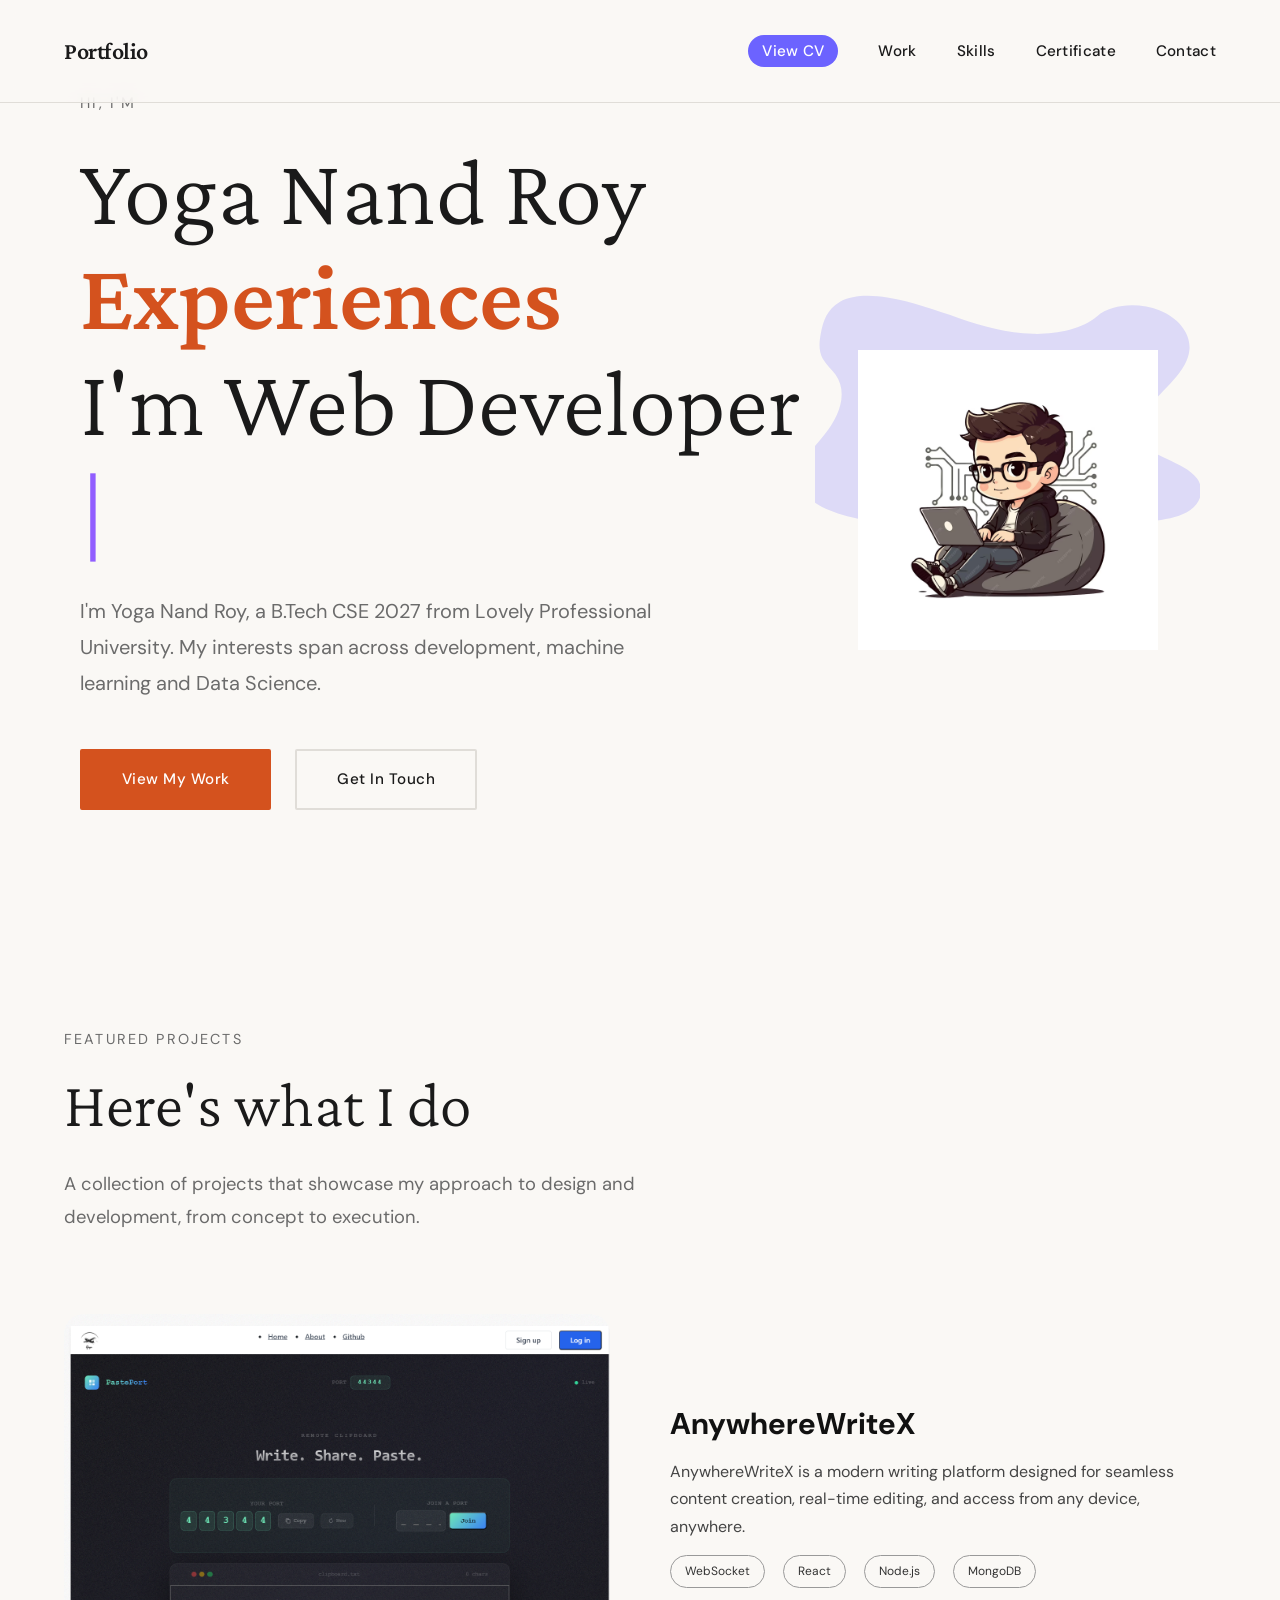
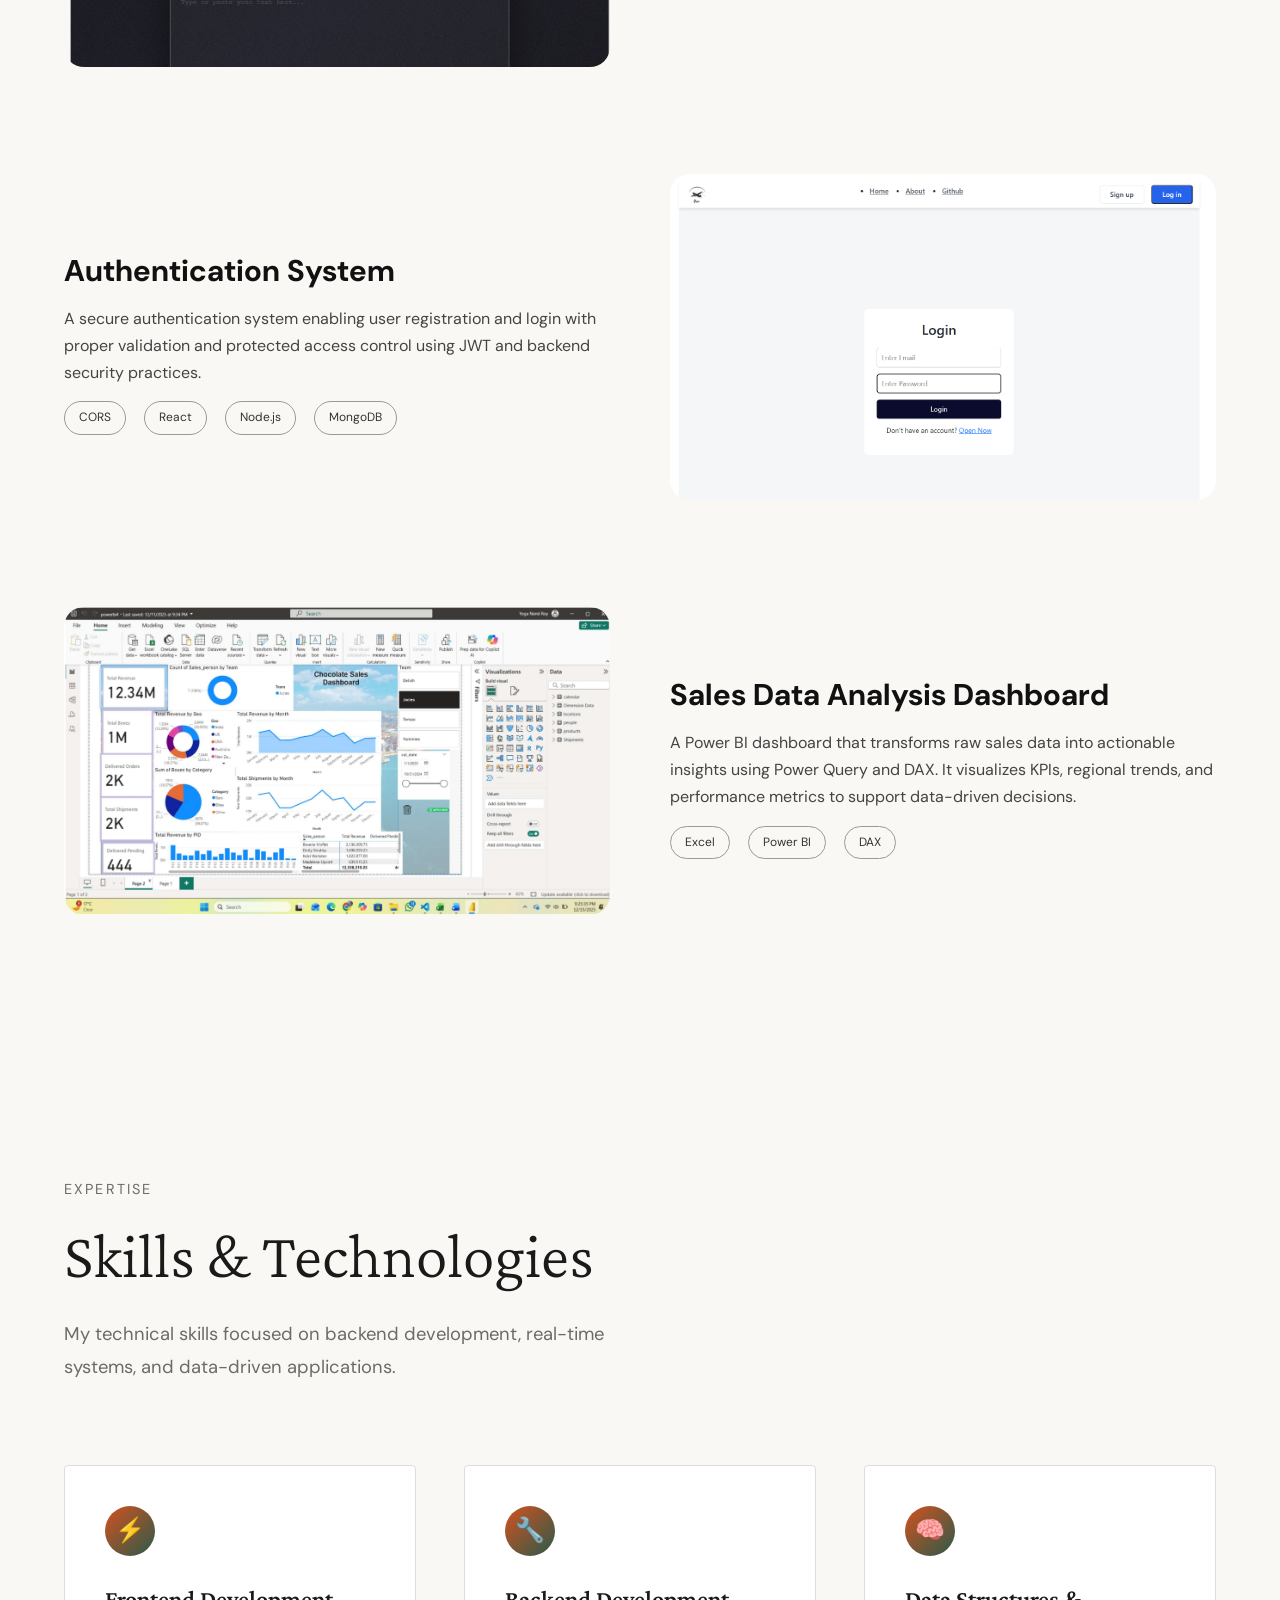
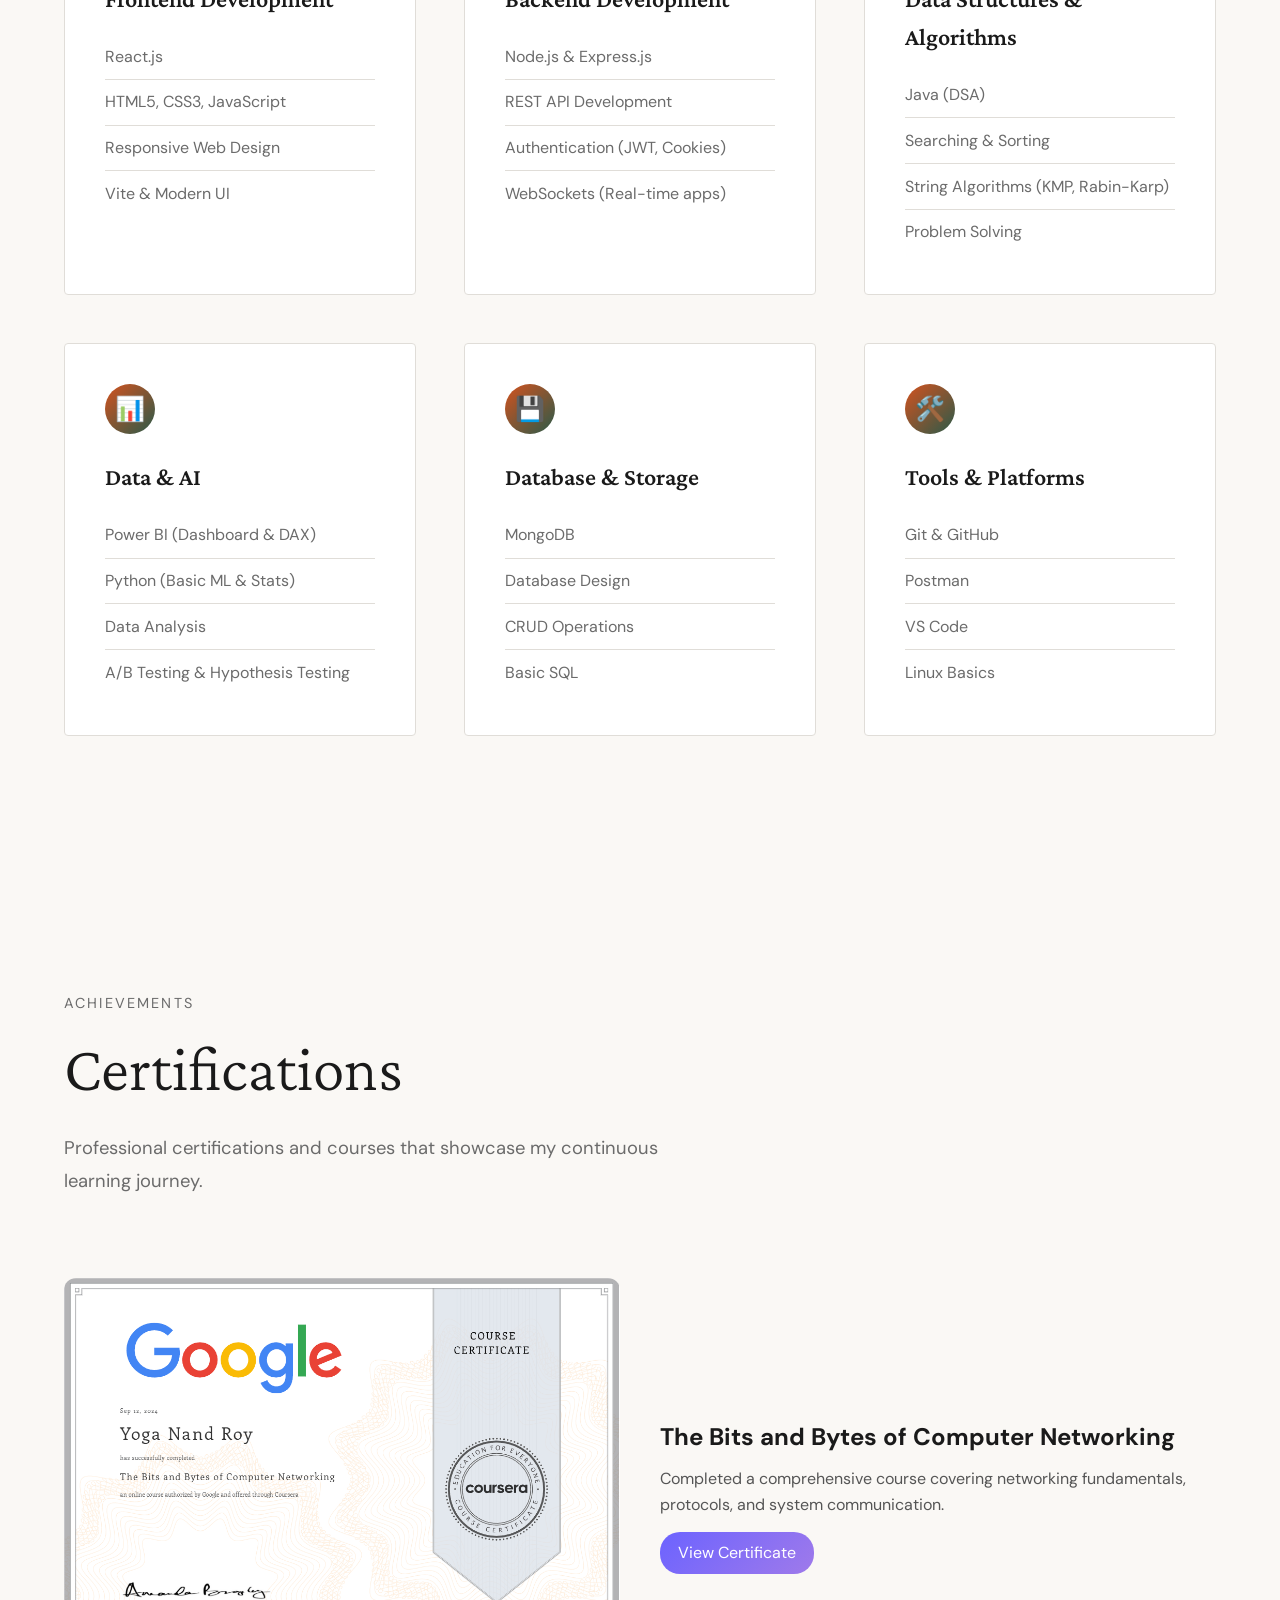
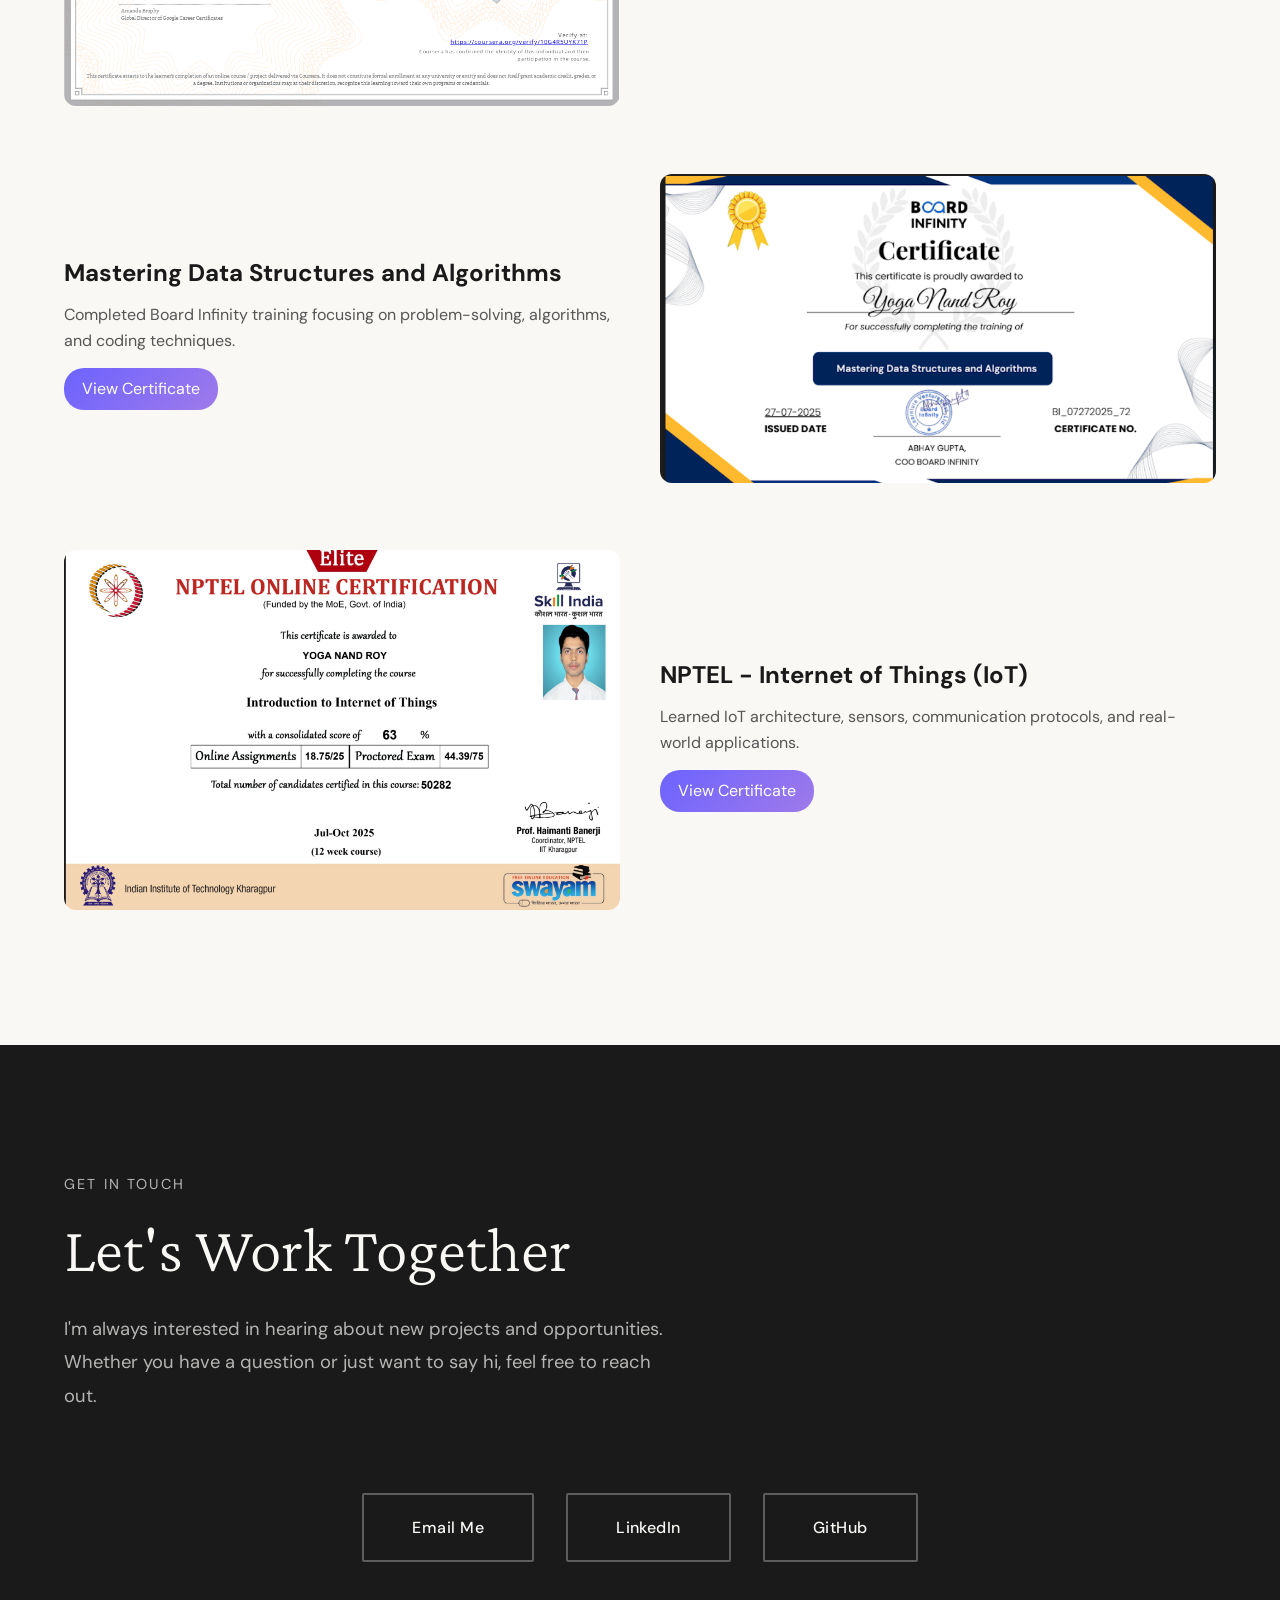
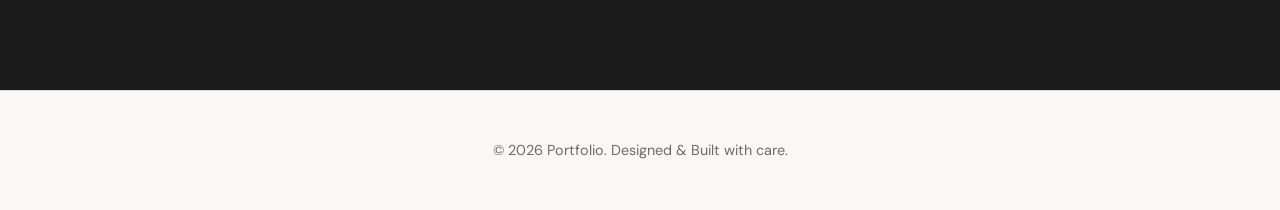
==== index.html @ 146df1bf "name change" ====
<!DOCTYPE html>
<html lang="en">
<head>
    <meta charset="UTF-8">
    <meta name="viewport" content="width=device-width, initial-scale=1.0">
    <title>Portfolio | Creative Developer</title>
    <link href="https://fonts.googleapis.com/css2?family=Crimson+Pro:wght@300;400;600&family=DM+Sans:wght@400;500;700&display=swap" rel="stylesheet">
    <link href="stypel.css" rel="stylesheet">
</head>
<body>
    <!-- Navigation -->
    <nav>
        <div class="logo">Portfolio</div>
        <ul class="nav-links">
            <li>
        <a href="https://drive.google.com/file/d/1c65ULlgdP-q9ooK_f2BLRLWE5Is6tICD/view?usp=sharing" 
           target="_blank" 
           class="cv-btn">
           View CV
        </a>
    </li>
            <li><a href="#work">Work</a></li>
            <li><a href="#skills">Skills</a></li>
            <li><a href="#certifications">Certificate</a></li>
            <li><a href="#contact">Contact</a></li>
        </ul>
    </nav>

    <!-- Hero Section -->
    <section class="hero">
        <div class="hero-content">
            <div class="hero-eyebrow">Hi, I'm</div>
            <h1 class="hero-title">
                Yoga Nand Roy
                <strong>Experiences</strong>
                <p class="text-[#dfd9ff] font-medium lg:text-[30px] sm:text-[26px] xs:text-[20px] text-[16px] lg:leading-10 h-8 mt-2 text-white-100 max-w-lg">I'm Web Developer <span class="styles-module_blinkingCursor__yugAC styles-module_blinking__9VXRT" style="color: rgb(145, 94, 255);">|</span></p>
            </h1>
            <p class="hero-description">
                I'm Yoga Nand Roy, a B.Tech CSE 2027  from Lovely Professional University. My interests span across development, machine learning and Data Science.
            </p>
            <div class="hero-cta">
                <a href="#work" class="btn btn-primary">View My Work</a>
                <a href="#contact" class="btn btn-secondary">Get In Touch</a>
            </div>
            
        </div>
        <div class="hero-right">

    <!-- SVG BACKGROUND -->
    <svg class="hero-blob" viewBox="80 -10 100.1879 500">
        <path fill="#6c63ff" opacity="0.2"
        d="M 162,94.8 C 129.81195,93.8403 99.15574,84.930003 69.877152,75.179436 40.59857,65.42887 11.608446,54.624763 -19.808717,49.459437 c -20.207038,-3.3227 -43.313601,-3.791886 -59.59661,5.498023 -15.666306,8.957214 -20.729253,24.376417 -23.454693,38.69517 -2.04408,10.7785 -3.25262,22.11579 2.36238,32.20332 3.894189,7.00368 10.812228,12.88984 15.596681,19.59923 16.641093,23.33993 4.878933,52.12244 -13.159698,74.91214 -8.454833,10.68896 -18.272383,20.90016 -24.802493,32.27157 -6.53012,11.3714 -9.54899,24.41907 -3.83949,36.02932 5.66474,11.51642 19.15765,20.14948 33.769589,26.22758 29.686403,12.3439 64.65459,15.87985 98.7822629,17.88031 75.5066201,4.43168 151.4210581,2.51228 227.1265981,0.59287 28.02032,-0.71231 56.15998,-1.43315 83.72273,-5.14826 15.30822,-2.06443 31.11377,-5.3402 42.22441,-13.22255 14.10463,-10.03634 17.60095,-27.03373 8.15146,-39.61648 -15.8553,-21.10917 -59.68116,-26.35553 -70.77689,-49.00875 -6.1024,-12.46759 0.16413,-26.3598 9.02677,-37.92314 19.01841,-24.81147 50.89312,-46.57324 52.57414,-74.93347 C 359.05227,94.04077 343.72913,74.535369 320.0357,65.31797 295.1984,55.656976 260.76237,56.872597 242.4502,72.863357 223.57106,89.31051 190.41817,95.64454 162,94.8 Z"/>
    </svg>

    <!-- IMAGE -->
    <img src="software-developer-vector-illustration-communication-technology-cyber-security_1249867-5444.avif" 
         alt="Developer Illustration"
         class="hero-image">

</div>

    </div>
    </section>

    <!-- Projects Section -->
    <section id="work">
    <div class="section-header reveal">
        <div class="section-eyebrow">Featured Projects</div>
        <h2 class="section-title">Here's what I do</h2>
        <p class="section-description">
            A collection of projects that showcase my approach to design and development,
            from concept to execution.
        </p>
    </div>

    <div class="projects-list">

        <!-- PROJECT 1 -->
        <article class="project-item reveal">
            <div class="project-left">
                <img src="AnywhereWriteX.png" alt="AnywhereWriteX">
            </div>

            <div class="project-right">
                <h3>
                    <a href="https://github.com/Yoganand2004/websocketServer/tree/main/CreateRouter" target="_blank">
                        AnywhereWriteX
                    </a>
                </h3>

                <p>
                    AnywhereWriteX is a modern writing platform designed for seamless content creation,
                    real-time editing, and access from any device, anywhere.
                </p>

                <div class="project-tags">
                    <span>WebSocket</span>
                    <span>React</span>
                    <span>Node.js</span>
                    <span>MongoDB</span>
                </div>
            </div>
        </article>

        <!-- PROJECT 2 -->
        <article class="project-item reveal">
            <div class="project-left">
                <img src="auth.png" alt="Authentication Project">
            </div>

            <div class="project-right">
                <h3>
                    <a href="https://github.com/Yoganand2004/auth-service" target="_blank">
                        Authentication System
                    </a>
                </h3>

                <p >
                    A secure authentication system enabling user registration and login with proper validation
                    and protected access control using JWT and backend security practices.
                </p>

                <div class="project-tags">
                    <span>CORS</span>
                    <span>React</span>
                    <span>Node.js</span>
                    <span>MongoDB</span>
                </div>
            </div>
        </article>

        <!-- PROJECT 3 -->
        <article class="project-item reveal">
            <div class="project-left">
                <img src="powerbi.png" alt="Power BI Dashboard">
            </div>

            <div class="project-right">
                <h3>
                    <a href="YOUR_LINK_HERE" target="_blank">
                        Sales Data Analysis Dashboard
                    </a>
                </h3>

                <p>
                    A Power BI dashboard that transforms raw sales data into actionable insights using Power Query and DAX.
                    It visualizes KPIs, regional trends, and performance metrics to support data-driven decisions.
                </p>

                <div class="project-tags">
                    <span>Excel</span>
                    <span>Power BI</span>
                    <span>DAX</span>
                </div>
            </div>
        </article>

    </div>
</section>

    <!-- Skills Section -->
    <section id="skills">
    <div class="section-header reveal">
        <div class="section-eyebrow">Expertise</div>
        <h2 class="section-title">Skills & Technologies</h2>
        <p class="section-description">
            My technical skills focused on backend development, real-time systems, 
            and data-driven applications.
        </p>
    </div>

    <div class="skills-container">

        <!-- FRONTEND -->
        <div class="skill-category reveal">
            <div class="skill-icon">⚡</div>
            <h3>Frontend Development</h3>
            <ul class="skill-list">
                <li>React.js</li>
                <li>HTML5, CSS3, JavaScript</li>
                <li>Responsive Web Design</li>
                <li>Vite & Modern UI</li>
            </ul>
        </div>

        <!-- BACKEND -->
        <div class="skill-category reveal">
            <div class="skill-icon">🔧</div>
            <h3>Backend Development</h3>
            <ul class="skill-list">
                <li>Node.js & Express.js</li>
                <li>REST API Development</li>
                <li>Authentication (JWT, Cookies)</li>
                <li>WebSockets (Real-time apps)</li>
            </ul>
        </div>

        <!-- DSA -->
        <div class="skill-category reveal">
            <div class="skill-icon">🧠</div>
            <h3>Data Structures & Algorithms</h3>
            <ul class="skill-list">
                <li>Java (DSA)</li>
                <li>Searching & Sorting</li>
                <li>String Algorithms (KMP, Rabin-Karp)</li>
                <li>Problem Solving</li>
            </ul>
        </div>

        <!-- DATA / AI -->
        <div class="skill-category reveal">
            <div class="skill-icon">📊</div>
            <h3>Data & AI</h3>
            <ul class="skill-list">
                <li>Power BI (Dashboard & DAX)</li>
                <li>Python (Basic ML & Stats)</li>
                <li>Data Analysis</li>
                <li>A/B Testing & Hypothesis Testing</li>
            </ul>
        </div>

        <!-- DATABASE -->
        <div class="skill-category reveal">
            <div class="skill-icon">💾</div>
            <h3>Database & Storage</h3>
            <ul class="skill-list">
                <li>MongoDB</li>
                <li>Database Design</li>
                <li>CRUD Operations</li>
                <li>Basic SQL</li>
            </ul>
        </div>

        <!-- TOOLS -->
        <div class="skill-category reveal">
            <div class="skill-icon">🛠️</div>
            <h3>Tools & Platforms</h3>
            <ul class="skill-list">
                <li>Git & GitHub</li>
                <li>Postman</li>
                <li>VS Code</li>
                <li>Linux Basics</li>
            </ul>
        </div>

    </div>
</section>
<section id="certifications">
    <div class="section-header reveal">
        <div class="section-eyebrow">Achievements</div>
        <h2 class="section-title">Certifications</h2>
        <p class="section-description">
            Professional certifications and courses that showcase my continuous learning journey.
        </p>
    </div>

    <div class="cert-container">

        <!-- CERT 1 -->
        <div class="cert-card reveal">
            <div class="cert-image">
                <img src="bits.png" alt="Networking Certificate">
            </div>
            <div class="cert-content">
                <h3>The Bits and Bytes of Computer Networking</h3>
                <p>Completed a comprehensive course covering networking fundamentals, protocols, and system communication.</p>
                <a href="https://coursera.org/share/16e34c3cd28b152997f1285ef2886604" 
                target="_blank" class="cert-btn">View Certificate</a>
            </div>
        </div>

        <!-- CERT 2 -->
        <div class="cert-card reveal">
            <div class="cert-image">
                <img src="master.png" alt="DSA Certificate">
            </div>
            <div class="cert-content">
                <h3>Mastering Data Structures and Algorithms</h3>
                <p>Completed Board Infinity training focusing on problem-solving, algorithms, and coding techniques.</p>
                <a href="https://drive.google.com/file/d/1ZG8F2X3Qoqvrb1mznPFVYGsYU-wWb5El/view?usp=drive_link" 
                target="_blank" class="cert-btn">View Certificate</a>
            </div>
        </div>

        <!-- CERT 3 -->
        <div class="cert-card reveal">
            <div class="cert-image">
                <img src="nptl.png" alt="IoT Certificate">
            </div>
            <div class="cert-content">
                <h3>NPTEL - Internet of Things (IoT)</h3>
                <p>Learned IoT architecture, sensors, communication protocols, and real-world applications.</p>
                <a href="https://drive.google.com/file/d/1wW7Jjyf4tNnWJHc309-7aLbHvmhHcIsD/view?usp=drive_link" target="_blank" class="cert-btn">View Certificate</a>
            </div>
        </div>

    </div>
</section>

    <!-- Contact Section -->
    <section id="contact">
        <div class="section-header reveal">
            <div class="section-eyebrow">Get In Touch</div>
            <h2 class="section-title">Let's Work Together</h2>
            <p class="section-description">
                I'm always interested in hearing about new projects and opportunities. 
                Whether you have a question or just want to say hi, feel free to reach out.
            </p>
        </div>

        <div class="contact-content reveal">
            <div class="contact-links">
                <a href="mailto:yoganand.4k@gmail.com" class="contact-link">Email Me</a>
                <a href="https://www.linkedin.com/in/yoga1" target="_blank" class="contact-link">LinkedIn</a> 


                <a href="https://github.com/Yoganand2004" target="_blank" class="contact-link">GitHub</a>
            </div>
        </div>
    </section>

    <!-- Footer -->
    <footer>
        <p>&copy; 2026 Portfolio. Designed & Built with care.</p>
    </footer>

    <script>
        // Smooth scrolling for navigation links
        document.querySelectorAll('a[href^="#"]').forEach(anchor => {
            anchor.addEventListener('click', function (e) {
                e.preventDefault();
                const target = document.querySelector(this.getAttribute('href'));
                if (target) {
                    target.scrollIntoView({
                        behavior: 'smooth',
                        block: 'start'
                    });
                }
            });
        });

        // Scroll reveal animation
        const revealElements = document.querySelectorAll('.reveal');
        
        const revealOnScroll = () => {
            const windowHeight = window.innerHeight;
            
            revealElements.forEach(element => {
                const elementTop = element.getBoundingClientRect().top;
                const revealPoint = 100;
                
                if (elementTop < windowHeight - revealPoint) {
                    element.classList.add('active');
                }
            });
        };

        window.addEventListener('scroll', revealOnScroll);
        revealOnScroll(); // Initial check

        // Parallax effect for project cards
        document.addEventListener('mousemove', (e) => {
            const cards = document.querySelectorAll('.project-card');
            const x = e.clientX / window.innerWidth;
            const y = e.clientY / window.innerHeight;
            
            cards.forEach((card, index) => {
                const speed = (index % 3 + 1) * 0.5;
                const xOffset = (x - 0.5) * speed;
                const yOffset = (y - 0.5) * speed;
                
                card.style.transform = `translate(${xOffset}px, ${yOffset}px)`;
            });
        });

        // Add active state to navigation on scroll
        const sections = document.querySelectorAll('section[id]');
        const navLinks = document.querySelectorAll('.nav-links a');

        window.addEventListener('scroll', () => {
            let current = '';
            
            sections.forEach(section => {
                const sectionTop = section.offsetTop;
                const sectionHeight = section.clientHeight;
                if (pageYOffset >= sectionTop - 200) {
                    current = section.getAttribute('id');
                }
            });

            navLinks.forEach(link => {
                link.style.color = '';
                if (link.getAttribute('href').slice(1) === current) {
                    link.style.color = 'var(--color-accent)';
                }
            });
        });
    </script>
</body>
</html>
---- stypel.css ----
:root {
            --color-bg: #faf8f5;
            --color-text: #1a1a1a;
            --color-accent: #d4521e;
            --color-secondary: #2a5a4a;
            --color-muted: #6b6b6b;
            --color-border: #e0ddd8;
            --font-serif: 'Crimson Pro', serif;
            --font-sans: 'DM Sans', sans-serif;
        }

        * {
            margin: 0;
            padding: 0;
            box-sizing: border-box;
        }

        body {
            font-family: var(--font-sans);
            background: var(--color-bg);
            color: var(--color-text);
            line-height: 1.6;
            overflow-x: hidden;
        }

        /* Navigation */
        nav {
            position: fixed;
            top: 0;
            left: 0;
            right: 0;
            padding: 2rem 4rem;
            display: flex;
            justify-content: space-between;
            align-items: center;
            z-index: 1000;
            backdrop-filter: blur(10px);
            background: rgba(250, 248, 245, 0.8);
            border-bottom: 1px solid var(--color-border);
            animation: slideDown 0.8s ease;
        }

        .logo {
            font-family: var(--font-serif);
            font-size: 1.5rem;
            font-weight: 600;
            letter-spacing: -0.02em;
        }

        .nav-links {
            display: flex;
            gap: 2.5rem;
            list-style: none;
        }

        .nav-links a {
            text-decoration: none;
            color: var(--color-text);
            font-size: 0.95rem;
            font-weight: 500;
            letter-spacing: 0.02em;
            position: relative;
            transition: color 0.3s ease;
        }

        .nav-links a::after {
            content: '';
            position: absolute;
            bottom: -4px;
            left: 0;
            width: 0;
            height: 1px;
            background: var(--color-accent);
            transition: width 0.3s ease;
        }

        .nav-links a:hover {
            color: var(--color-accent);
        }

        .nav-links a:hover::after {
            width: 100%;
        }

        /* Hero Section */
        .hero {
            min-height: 100vh;
            display: flex;
            align-items: center;
            padding: 0 4rem;
            padding-top: 5rem;
        }

        .hero-content {
            max-width: 800px;
        }

        .hero-eyebrow {
            font-size: 0.95rem;
            letter-spacing: 0.15em;
            text-transform: uppercase;
            color: var(--color-muted);
            margin-bottom: 1.5rem;
            opacity: 0;
            animation: fadeInUp 0.8s ease 0.2s forwards;
        }

        .hero-title {
            font-family: var(--font-serif);
            font-size: clamp(3rem, 8vw, 6rem);
            line-height: 1.1;
            font-weight: 300;
            margin-bottom: 2rem;
            opacity: 0;
            animation: fadeInUp 0.8s ease 0.4s forwards;
        }

        .hero-title strong {
            font-weight: 600;
            color: var(--color-accent);
            display: block;
        }

        .hero-description {
            font-size: 1.25rem;
            line-height: 1.8;
            color: var(--color-muted);
            max-width: 600px;
            margin-bottom: 3rem;
            opacity: 0;
            animation: fadeInUp 0.8s ease 0.6s forwards;
        }

        .hero-cta {
            display: flex;
            gap: 1.5rem;
            opacity: 0;
            animation: fadeInUp 0.8s ease 0.8s forwards;
        }

        .btn {
            padding: 1rem 2.5rem;
            text-decoration: none;
            font-weight: 500;
            font-size: 0.95rem;
            letter-spacing: 0.03em;
            border-radius: 2px;
            transition: all 0.3s ease;
            display: inline-block;
        }

        .btn-primary {
            background: var(--color-accent);
            color: white;
            border: 2px solid var(--color-accent);
        }

        .btn-primary:hover {
            background: transparent;
            color: var(--color-accent);
            transform: translateY(-2px);
        }

        .btn-secondary {
            background: transparent;
            color: var(--color-text);
            border: 2px solid var(--color-border);
        }

        .btn-secondary:hover {
            border-color: var(--color-text);
            transform: translateY(-2px);
        }

        /* Section Styles */
        section {
            padding: 8rem 4rem;
        }

        .section-header {
            max-width: 1200px;
            margin: 0 auto 5rem;
        }

        .section-eyebrow {
            font-size: 0.9rem;
            letter-spacing: 0.15em;
            text-transform: uppercase;
            color: var(--color-muted);
            margin-bottom: 1rem;
        }

        .section-title {
            font-family: var(--font-serif);
            font-size: clamp(2.5rem, 5vw, 4rem);
            font-weight: 300;
            line-height: 1.2;
            margin-bottom: 1.5rem;
        }

        .section-description {
            font-size: 1.15rem;
            color: var(--color-muted);
            max-width: 600px;
            line-height: 1.8;
        }

        /* Projects Grid */
        .projects-grid {
            max-width: 1400px;
            margin: 0 auto;
            display: grid;
            grid-template-columns: repeat(auto-fit, minmax(400px, 1fr));
            gap: 3rem;
        }

        .project-card {
            position: relative;
            overflow: hidden;
            border-radius: 4px;
            background: white;
            border: 1px solid var(--color-border);
            transition: all 0.5s cubic-bezier(0.4, 0, 0.2, 1);
        }

        .project-card:hover {
            transform: translateY(-8px);
            box-shadow: 0 20px 60px rgba(0, 0, 0, 0.1);
        }

        .project-image {
            width: 100%;
            aspect-ratio: 16/10;
            background: linear-gradient(135deg, var(--color-secondary), var(--color-accent));
            display: flex;
            align-items: center;
            justify-content: center;
            font-family: var(--font-serif);
            font-size: 3rem;
            color: white;
            font-weight: 300;
            position: relative;
            overflow: hidden;
        }

        .project-image::before {
            content: '';
            position: absolute;
            top: 0;
            left: 0;
            right: 0;
            bottom: 0;
            background: url("data:image/svg+xml,%3Csvg width='60' height='60' viewBox='0 0 60 60' xmlns='http://www.w3.org/2000/svg'%3E%3Cg fill='none' fill-rule='evenodd'%3E%3Cg fill='%23ffffff' fill-opacity='0.05'%3E%3Cpath d='M36 34v-4h-2v4h-4v2h4v4h2v-4h4v-2h-4zm0-30V0h-2v4h-4v2h4v4h2V6h4V4h-4zM6 34v-4H4v4H0v2h4v4h2v-4h4v-2H6zM6 4V0H4v4H0v2h4v4h2V6h4V4H6z'/%3E%3C/g%3E%3C/g%3E%3C/svg%3E");
            opacity: 0;
            transition: opacity 0.3s ease;
        }

        .project-card:hover .project-image::before {
            opacity: 1;
        }

        .project-content {
            padding: 2rem;
        }

        .project-title {
            font-family: var(--font-serif);
            font-size: 1.75rem;
            font-weight: 600;
            margin-bottom: 0.75rem;
            color: var(--color-text);
        }

        .project-description {
            color: var(--color-muted);
            margin-bottom: 1.5rem;
            line-height: 1.7;
        }

        .project-tags {
            display: flex;
            flex-wrap: wrap;
            gap: 0.5rem;
        }

        .tag {
            padding: 0.4rem 1rem;
            background: var(--color-bg);
            border: 1px solid var(--color-border);
            border-radius: 20px;
            font-size: 0.85rem;
            color: var(--color-text);
            font-weight: 500;
        }

        /* Skills Section */
        .skills-container {
            max-width: 1200px;
            margin: 0 auto;
            display: grid;
            grid-template-columns: repeat(auto-fit, minmax(280px, 1fr));
            gap: 3rem;
        }

        .skill-category {
            background: white;
            padding: 2.5rem;
            border-radius: 4px;
            border: 1px solid var(--color-border);
            transition: all 0.3s ease;
        }

        .skill-category:hover {
            border-color: var(--color-accent);
            transform: translateY(-4px);
        }

        .skill-icon {
            width: 50px;
            height: 50px;
            background: linear-gradient(135deg, var(--color-accent), var(--color-secondary));
            border-radius: 50%;
            display: flex;
            align-items: center;
            justify-content: center;
            margin-bottom: 1.5rem;
            font-size: 1.5rem;
        }

        .skill-category h3 {
            font-family: var(--font-serif);
            font-size: 1.5rem;
            margin-bottom: 1rem;
            font-weight: 600;
        }

        .skill-list {
            list-style: none;
        }

        .skill-list li {
            padding: 0.6rem 0;
            color: var(--color-muted);
            border-bottom: 1px solid var(--color-border);
        }

        .skill-list li:last-child {
            border-bottom: none;
        }

        /* Contact Section */
        #contact {
            background: var(--color-text);
            color: var(--color-bg);
        }

        #contact .section-eyebrow,
        #contact .section-description {
            color: rgba(250, 248, 245, 0.7);
        }

        #contact .section-title {
            color: var(--color-bg);
        }

        .contact-content {
            max-width: 800px;
            margin: 0 auto;
            text-align: center;
        }

        .contact-links {
            display: flex;
            justify-content: center;
            gap: 2rem;
            margin-top: 3rem;
            flex-wrap: wrap;
        }

        .contact-link {
            padding: 1.25rem 3rem;
            background: transparent;
            border: 2px solid rgba(250, 248, 245, 0.3);
            color: var(--color-bg);
            text-decoration: none;
            border-radius: 2px;
            font-weight: 500;
            font-size: 1rem;
            letter-spacing: 0.03em;
            transition: all 0.3s ease;
        }

        .contact-link:hover {
            background: var(--color-accent);
            border-color: var(--color-accent);
            transform: translateY(-2px);
        }

        /* Footer */
        footer {
            padding: 3rem 4rem;
            text-align: center;
            border-top: 1px solid var(--color-border);
            color: var(--color-muted);
            font-size: 0.9rem;
        }

        /* Animations */
        @keyframes slideDown {
            from {
                transform: translateY(-100%);
                opacity: 0;
            }
            to {
                transform: translateY(0);
                opacity: 1;
            }
        }

        @keyframes fadeInUp {
            from {
                opacity: 0;
                transform: translateY(30px);
            }
            to {
                opacity: 1;
                transform: translateY(0);
            }
        }

        /* Responsive */
        @media (max-width: 768px) {
            nav {
                padding: 1.5rem 2rem;
            }

            .nav-links {
                gap: 1.5rem;
            }

            .hero,
            section {
                padding: 4rem 2rem;
            }

            .projects-grid {
                grid-template-columns: 1fr;
            }

            .contact-links {
                flex-direction: column;
                gap: 1rem;
            }

            footer {
                padding: 2rem;
            }
        }

        /* Scroll reveal */
        .reveal {
            opacity: 0;
            transform: translateY(40px);
            transition: all 0.8s ease;
        }

        .reveal.active {
            opacity: 1;
            transform: translateY(0);
        }

/* PROJECT SECTION */
.projects-list {
    display: flex;
    flex-direction: column;
    gap: 100px;
    margin-top: 60px;
}

/* ROW LAYOUT */
.project-item {
    display: flex;
    align-items: center;
    gap: 60px;
}

/* ZIG-ZAG EFFECT */
.project-item:nth-child(even) {
    flex-direction: row-reverse;
}

/* LEFT IMAGE */
.project-left {
    flex: 1;
    perspective: 1200px;
}

.project-left img {
    width: 100%;
    border-radius: 20px;
    transition: transform 0.5s ease, box-shadow 0.5s ease;
}

/* 3D HOVER EFFECT */
.project-left img:hover {
    transform: rotateY(12deg) rotateX(6deg) scale(1.05);
    box-shadow: 0 25px 50px rgba(0,0,0,0.4);
}

/* RIGHT TEXT */
.project-right {
    flex: 1;
}

.project-right h3 {
    font-size: 30px;
    margin-bottom: 10px;
}

.project-right h3 a {
    text-decoration: none;
    color: white;
}

.project-right p {
    color: #bfbfbf;
    line-height: 1.7;
    margin-bottom: 15px;
}

/* TAGS */
.project-tags span {
    display: inline-block;
    margin-right: 10px;
    padding: 6px 14px;
    border: 1px solid #555;
    border-radius: 20px;
    font-size: 12px;
    color: #ccc;
}

/* MOBILE RESPONSIVE */
@media (max-width: 768px) {
    .project-item {
        flex-direction: column;
        gap: 30px;
    }

    .project-item:nth-child(even) {
        flex-direction: column;
    }
}
.project-right h3,
.project-right h3 a {
    color: #111; /* dark color */
}

.project-right p {
    color: #444; /* slightly lighter */
}

.project-tags span {
    color: #333;
    border: 1px solid #999;
}
.cv-btn {
    padding: 6px 14px;
    background: #6c63ff;
    color: #ffffff !important;
    border-radius: 20px;
    text-decoration: none;
    font-weight: 500;
    transition: 0.3s ease;
}

.cv-btn:hover {
    background: #574fd6;
}


/* HERO LAYOUT FIX */
.hero {
    display: flex;
    justify-content: space-between;
    align-items: center;
    padding: 80px;
}

/* RIGHT SIDE */
.hero-right {
    position: relative;
    width: 400px;
    height: 400px;
}

/* SVG BACKGROUND */
.hero-blob {
    position: absolute;
    width: 100%;
    height: 100%;
    z-index: 1;
}

/* IMAGE ON TOP */
.hero-image {
    position: absolute;
    width: 300px;
    bottom: 0;
    left: 50%;
    transform: translateX(-50%);
    z-index: 2;
}

/* OPTIONAL ANIMATION */
.hero-blob {
    animation: float 6s ease-in-out infinite;
}

@keyframes float {
    0% { transform: translateY(0px); }
    50% { transform: translateY(-15px); }
    100% { transform: translateY(0px); }
}

/* MOBILE */
@media (max-width: 768px) {
    .hero {
        flex-direction: column;
        text-align: center;
    }

    .hero-right {
        margin-top: 40px;
    }
}

/* CERT SECTION */
.cert-container {
    display: flex;
    flex-direction: column;
    gap: 60px;
    margin-top: 50px;
}

/* CARD */
.cert-card {
    display: flex;
    align-items: center;
    gap: 40px;
}

/* ALTERNATE STYLE */
.cert-card:nth-child(even) {
    flex-direction: row-reverse;
}

/* IMAGE (RECTANGLE PREVIEW) */
.cert-image {
    flex: 1;
}

.cert-image img {
    width: 100%;
    height: auto;
    object-fit: cover;
    border-radius: 12px;
    transition: 0.3s ease;
}

/* HOVER EFFECT */
.cert-image img:hover {
    transform: scale(1.05);
}

/* TEXT */
.cert-content {
    flex: 1;
}

.cert-content h3 {
    font-size: 24px;
    margin-bottom: 10px;
}

.cert-content p {
    color: #555;
    margin-bottom: 15px;
    line-height: 1.6;
}

/* BUTTON */
.cert-btn {
    display: inline-block;
    padding: 8px 18px;
    background: linear-gradient(135deg, #6c63ff, #9f7aea);
    color: white;
    border-radius: 20px;
    text-decoration: none;
    transition: 0.3s;
}

.cert-btn:hover {
    transform: translateY(-3px);
    box-shadow: 0 10px 20px rgba(108, 99, 255, 0.3);
}

/* MOBILE */
@media (max-width: 768px) {
    .cert-card {
        flex-direction: column;
    }

    .cert-card:nth-child(even) {
        flex-direction: column;
    }
}
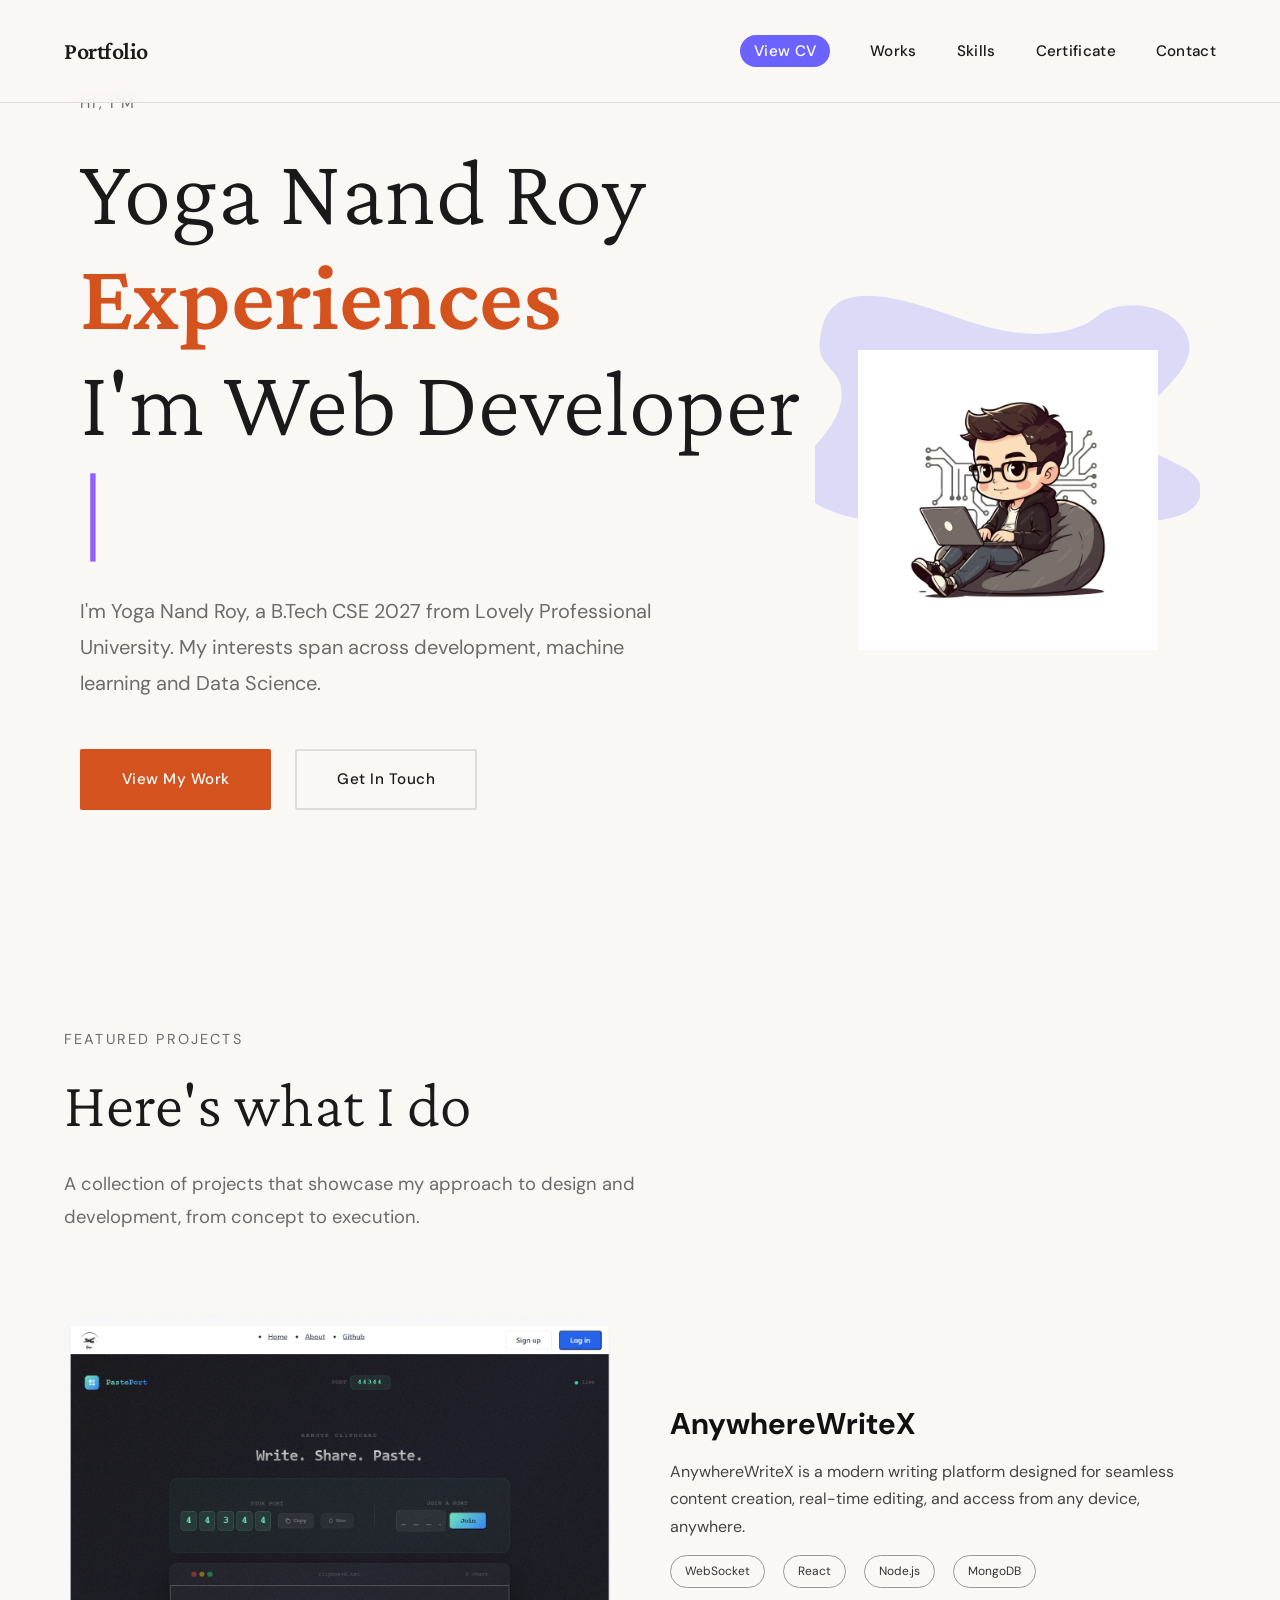
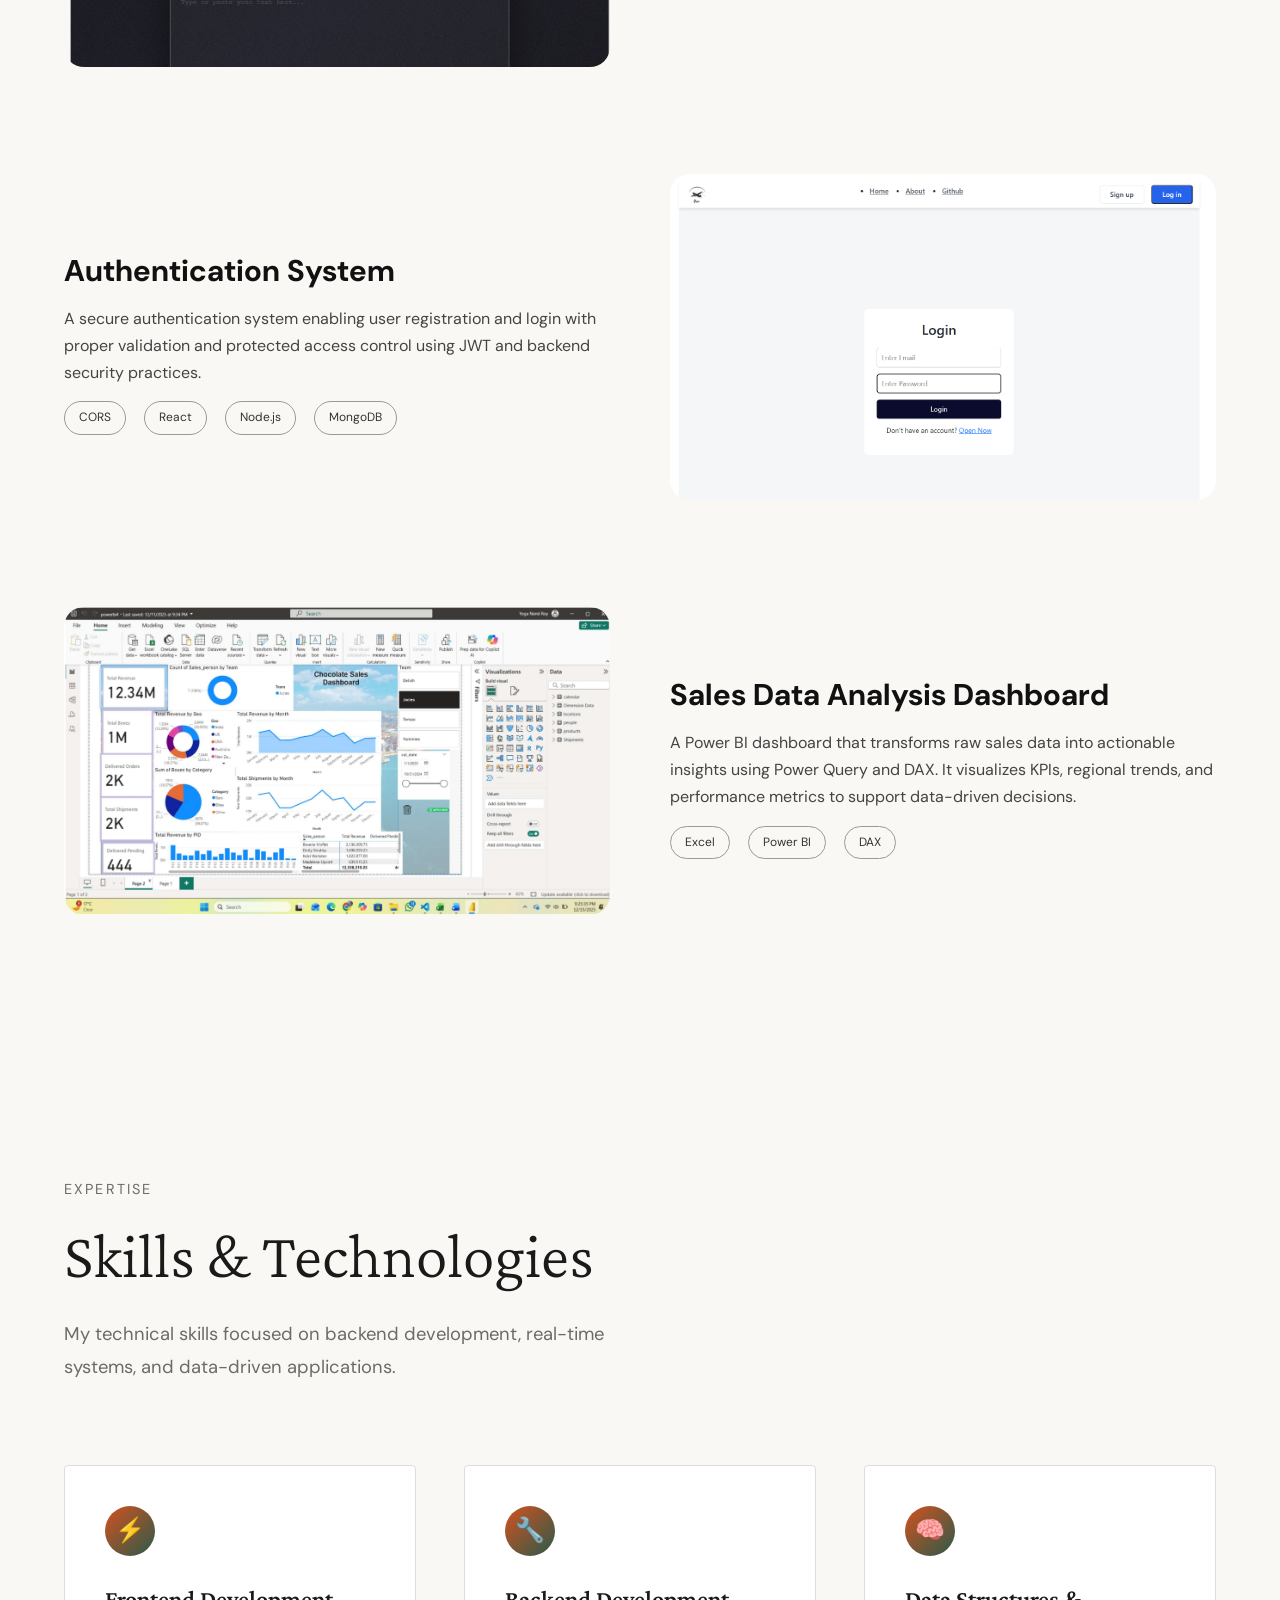
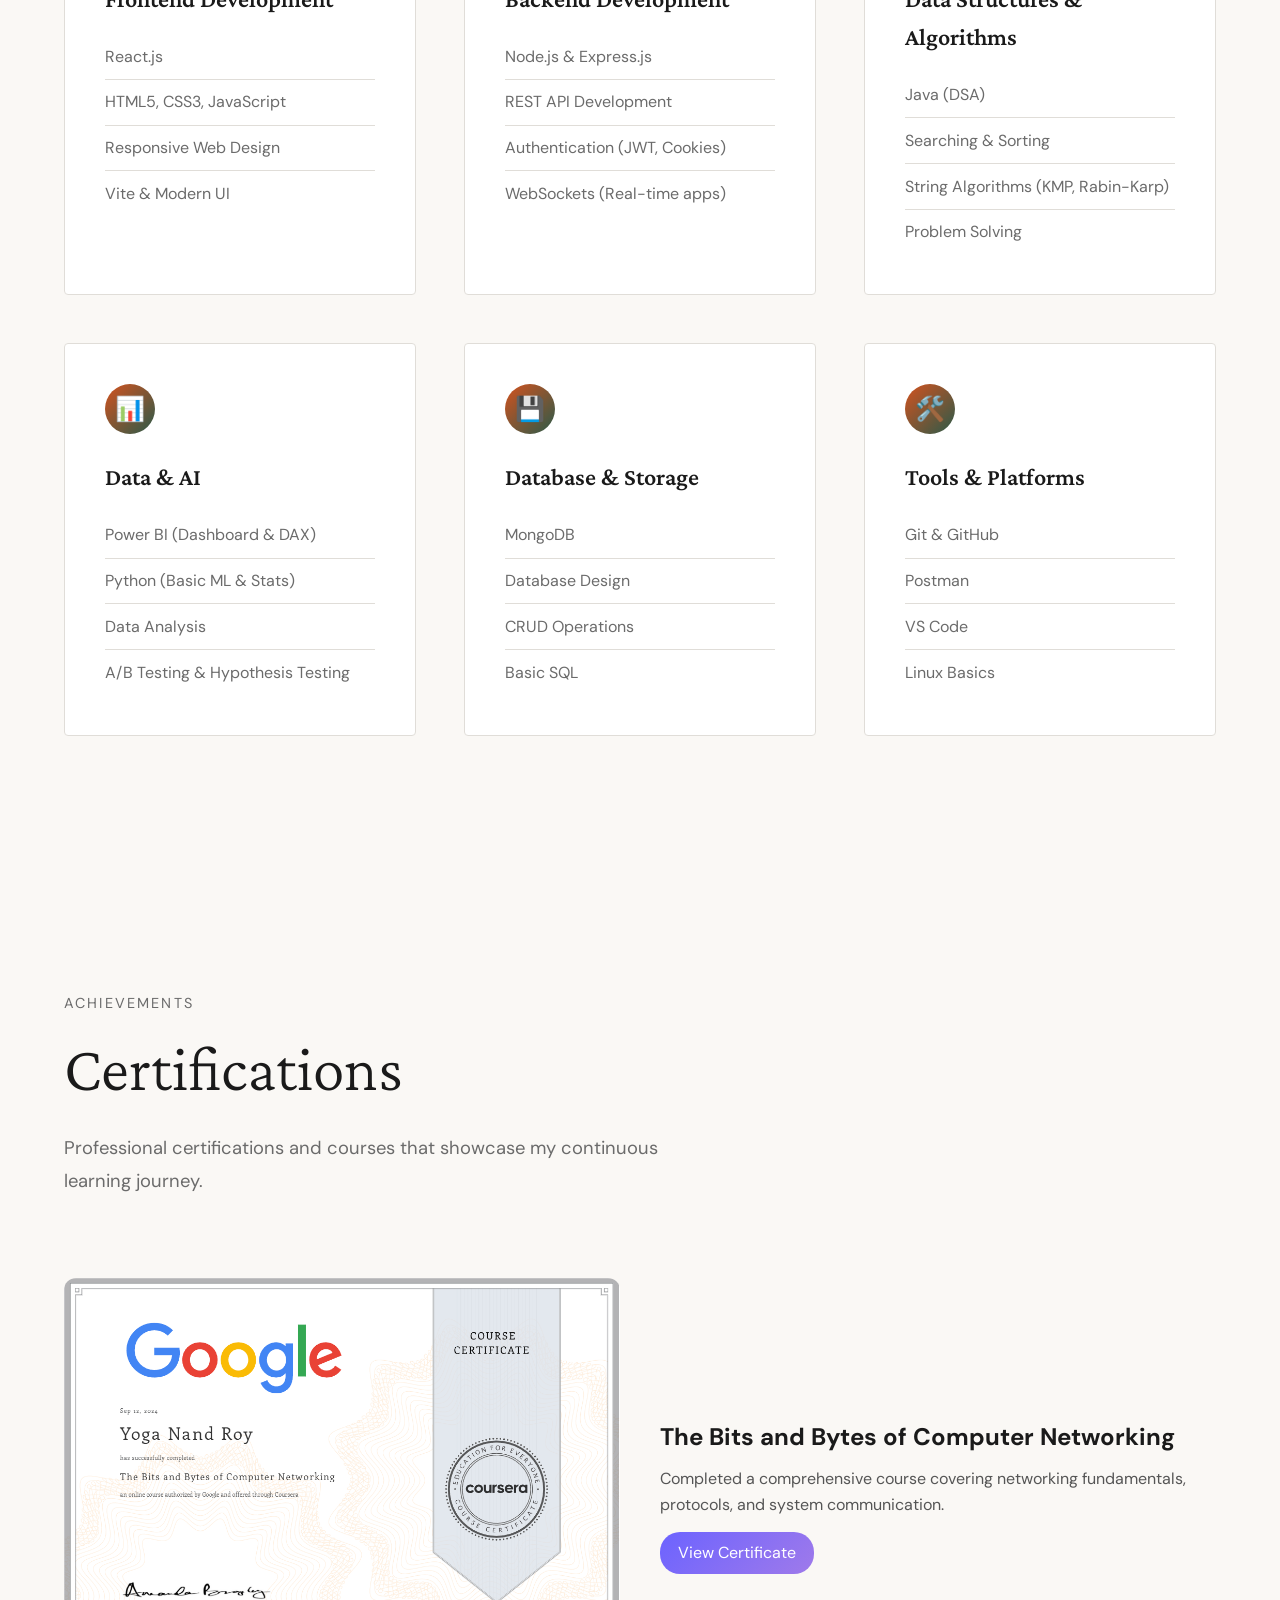
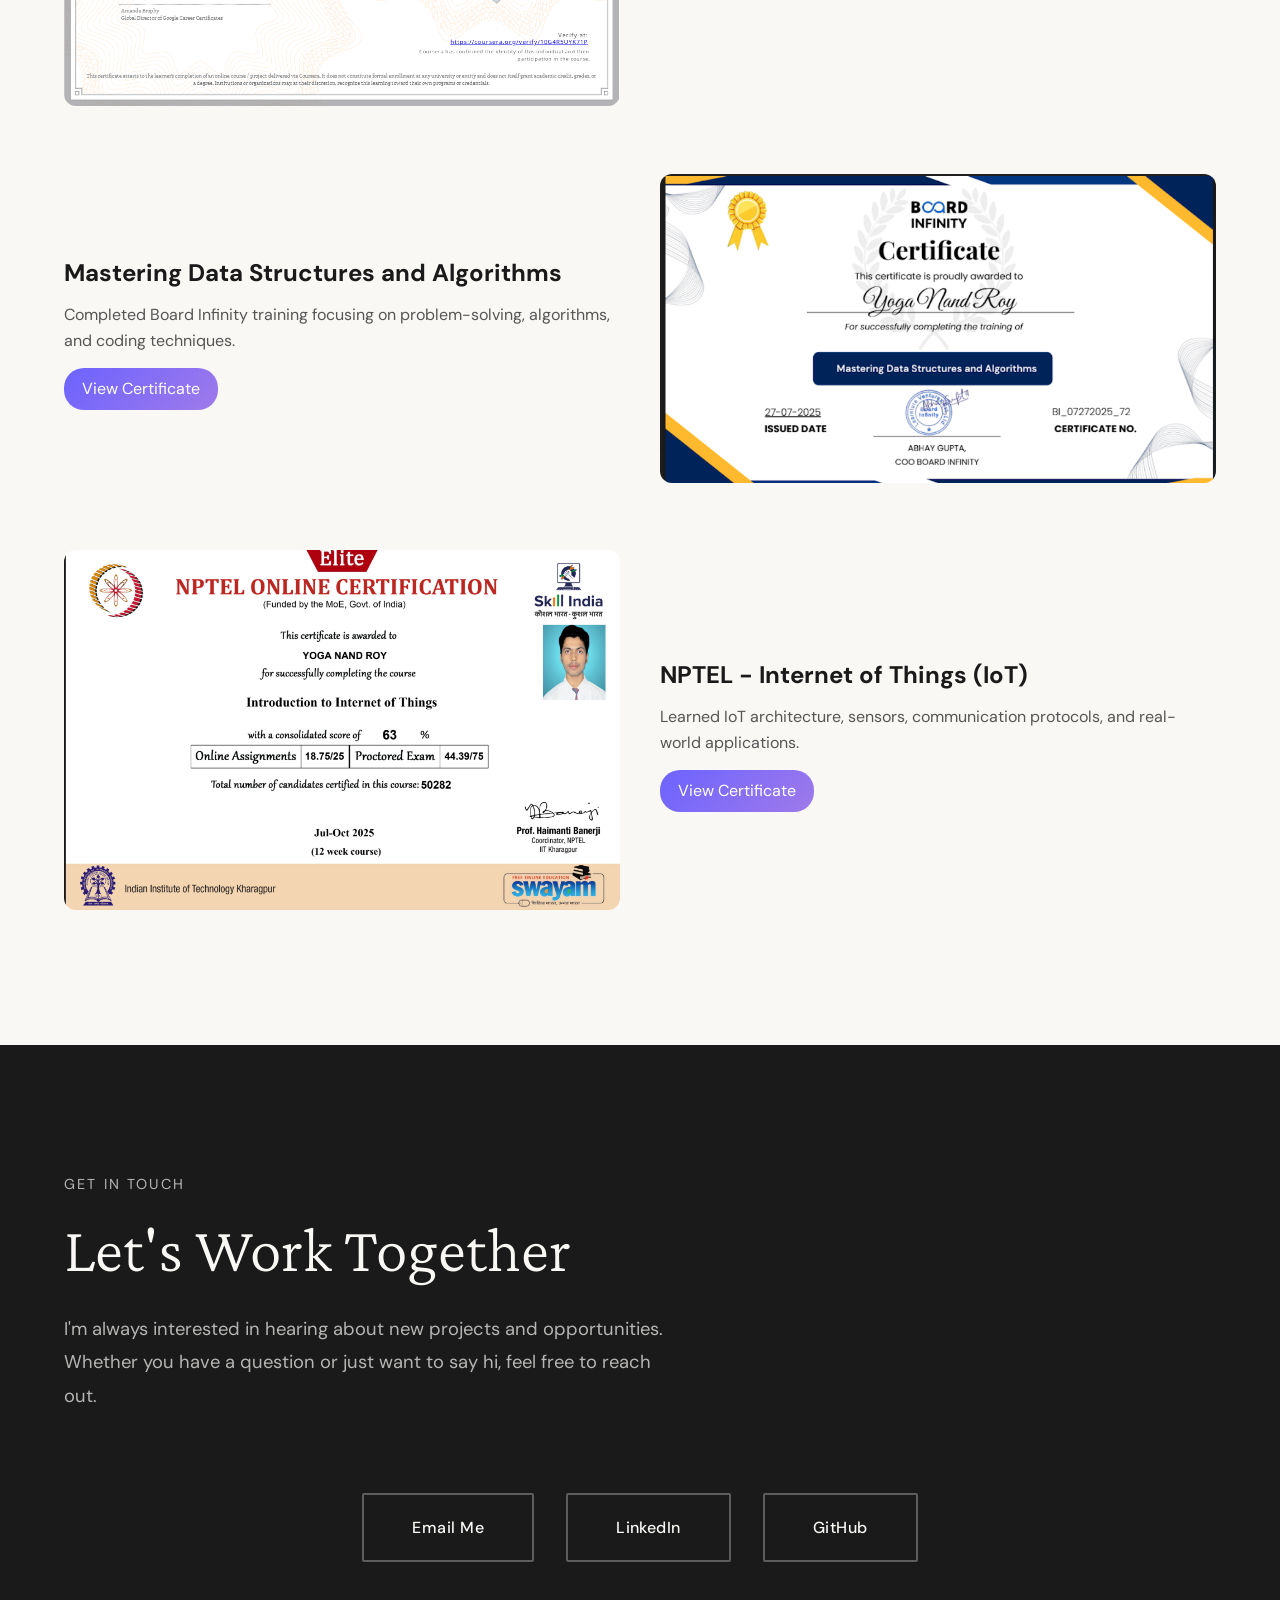
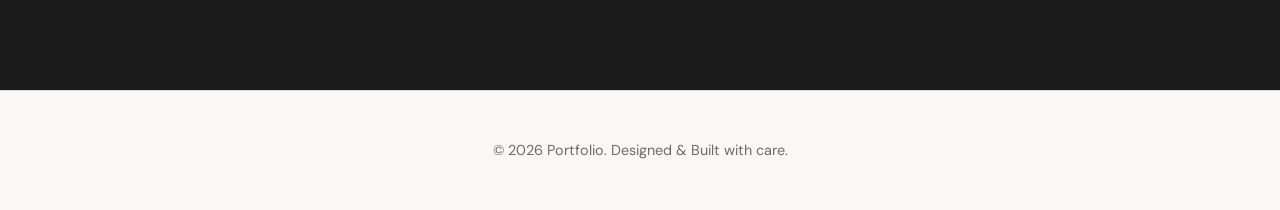
==== commit ac059349: "work" ====
--- a/index.html
+++ b/index.html
@@ -5,7 +5,7 @@
     <meta name="viewport" content="width=device-width, initial-scale=1.0">
     <title>Portfolio | Creative Developer</title>
     <link href="https://fonts.googleapis.com/css2?family=Crimson+Pro:wght@300;400;600&family=DM+Sans:wght@400;500;700&display=swap" rel="stylesheet">
-    <link href="stypel.css" rel="stylesheet">
+    <link href="style.css" rel="stylesheet">
 </head>
 <body>
     <!-- Navigation -->
@@ -19,7 +19,7 @@
            View CV
         </a>
     </li>
-            <li><a href="#work">Work</a></li>
+            <li><a href="#work">Works</a></li>
             <li><a href="#skills">Skills</a></li>
             <li><a href="#certifications">Certificate</a></li>
             <li><a href="#contact">Contact</a></li>
--- a/style.css
+++ b/style.css
@@ -0,0 +1,716 @@
+:root {
+            --color-bg: #faf8f5;
+            --color-text: #1a1a1a;
+            --color-accent: #d4521e;
+            --color-secondary: #2a5a4a;
+            --color-muted: #6b6b6b;
+            --color-border: #e0ddd8;
+            --font-serif: 'Crimson Pro', serif;
+            --font-sans: 'DM Sans', sans-serif;
+        }
+
+        * {
+            margin: 0;
+            padding: 0;
+            box-sizing: border-box;
+        }
+
+        body {
+            font-family: var(--font-sans);
+            background: var(--color-bg);
+            color: var(--color-text);
+            line-height: 1.6;
+            overflow-x: hidden;
+        }
+
+        /* Navigation */
+        nav {
+            position: fixed;
+            top: 0;
+            left: 0;
+            right: 0;
+            padding: 2rem 4rem;
+            display: flex;
+            justify-content: space-between;
+            align-items: center;
+            z-index: 1000;
+            backdrop-filter: blur(10px);
+            background: rgba(250, 248, 245, 0.8);
+            border-bottom: 1px solid var(--color-border);
+            animation: slideDown 0.8s ease;
+        }
+
+        .logo {
+            font-family: var(--font-serif);
+            font-size: 1.5rem;
+            font-weight: 600;
+            letter-spacing: -0.02em;
+        }
+
+        .nav-links {
+            display: flex;
+            gap: 2.5rem;
+            list-style: none;
+        }
+
+        .nav-links a {
+            text-decoration: none;
+            color: var(--color-text);
+            font-size: 0.95rem;
+            font-weight: 500;
+            letter-spacing: 0.02em;
+            position: relative;
+            transition: color 0.3s ease;
+        }
+
+        .nav-links a::after {
+            content: '';
+            position: absolute;
+            bottom: -4px;
+            left: 0;
+            width: 0;
+            height: 1px;
+            background: var(--color-accent);
+            transition: width 0.3s ease;
+        }
+
+        .nav-links a:hover {
+            color: var(--color-accent);
+        }
+
+        .nav-links a:hover::after {
+            width: 100%;
+        }
+
+        /* Hero Section */
+        .hero {
+            min-height: 100vh;
+            display: flex;
+            align-items: center;
+            padding: 0 4rem;
+            padding-top: 5rem;
+        }
+
+        .hero-content {
+            max-width: 800px;
+        }
+
+        .hero-eyebrow {
+            font-size: 0.95rem;
+            letter-spacing: 0.15em;
+            text-transform: uppercase;
+            color: var(--color-muted);
+            margin-bottom: 1.5rem;
+            opacity: 0;
+            animation: fadeInUp 0.8s ease 0.2s forwards;
+        }
+
+        .hero-title {
+            font-family: var(--font-serif);
+            font-size: clamp(3rem, 8vw, 6rem);
+            line-height: 1.1;
+            font-weight: 300;
+            margin-bottom: 2rem;
+            opacity: 0;
+            animation: fadeInUp 0.8s ease 0.4s forwards;
+        }
+
+        .hero-title strong {
+            font-weight: 600;
+            color: var(--color-accent);
+            display: block;
+        }
+
+        .hero-description {
+            font-size: 1.25rem;
+            line-height: 1.8;
+            color: var(--color-muted);
+            max-width: 600px;
+            margin-bottom: 3rem;
+            opacity: 0;
+            animation: fadeInUp 0.8s ease 0.6s forwards;
+        }
+
+        .hero-cta {
+            display: flex;
+            gap: 1.5rem;
+            opacity: 0;
+            animation: fadeInUp 0.8s ease 0.8s forwards;
+        }
+
+        .btn {
+            padding: 1rem 2.5rem;
+            text-decoration: none;
+            font-weight: 500;
+            font-size: 0.95rem;
+            letter-spacing: 0.03em;
+            border-radius: 2px;
+            transition: all 0.3s ease;
+            display: inline-block;
+        }
+
+        .btn-primary {
+            background: var(--color-accent);
+            color: white;
+            border: 2px solid var(--color-accent);
+        }
+
+        .btn-primary:hover {
+            background: transparent;
+            color: var(--color-accent);
+            transform: translateY(-2px);
+        }
+
+        .btn-secondary {
+            background: transparent;
+            color: var(--color-text);
+            border: 2px solid var(--color-border);
+        }
+
+        .btn-secondary:hover {
+            border-color: var(--color-text);
+            transform: translateY(-2px);
+        }
+
+        /* Section Styles */
+        section {
+            padding: 8rem 4rem;
+        }
+
+        .section-header {
+            max-width: 1200px;
+            margin: 0 auto 5rem;
+        }
+
+        .section-eyebrow {
+            font-size: 0.9rem;
+            letter-spacing: 0.15em;
+            text-transform: uppercase;
+            color: var(--color-muted);
+            margin-bottom: 1rem;
+        }
+
+        .section-title {
+            font-family: var(--font-serif);
+            font-size: clamp(2.5rem, 5vw, 4rem);
+            font-weight: 300;
+            line-height: 1.2;
+            margin-bottom: 1.5rem;
+        }
+
+        .section-description {
+            font-size: 1.15rem;
+            color: var(--color-muted);
+            max-width: 600px;
+            line-height: 1.8;
+        }
+
+        /* Projects Grid */
+        .projects-grid {
+            max-width: 1400px;
+            margin: 0 auto;
+            display: grid;
+            grid-template-columns: repeat(auto-fit, minmax(400px, 1fr));
+            gap: 3rem;
+        }
+
+        .project-card {
+            position: relative;
+            overflow: hidden;
+            border-radius: 4px;
+            background: white;
+            border: 1px solid var(--color-border);
+            transition: all 0.5s cubic-bezier(0.4, 0, 0.2, 1);
+        }
+
+        .project-card:hover {
+            transform: translateY(-8px);
+            box-shadow: 0 20px 60px rgba(0, 0, 0, 0.1);
+        }
+
+        .project-image {
+            width: 100%;
+            aspect-ratio: 16/10;
+            background: linear-gradient(135deg, var(--color-secondary), var(--color-accent));
+            display: flex;
+            align-items: center;
+            justify-content: center;
+            font-family: var(--font-serif);
+            font-size: 3rem;
+            color: white;
+            font-weight: 300;
+            position: relative;
+            overflow: hidden;
+        }
+
+        .project-image::before {
+            content: '';
+            position: absolute;
+            top: 0;
+            left: 0;
+            right: 0;
+            bottom: 0;
+            background: url("data:image/svg+xml,%3Csvg width='60' height='60' viewBox='0 0 60 60' xmlns='http://www.w3.org/2000/svg'%3E%3Cg fill='none' fill-rule='evenodd'%3E%3Cg fill='%23ffffff' fill-opacity='0.05'%3E%3Cpath d='M36 34v-4h-2v4h-4v2h4v4h2v-4h4v-2h-4zm0-30V0h-2v4h-4v2h4v4h2V6h4V4h-4zM6 34v-4H4v4H0v2h4v4h2v-4h4v-2H6zM6 4V0H4v4H0v2h4v4h2V6h4V4H6z'/%3E%3C/g%3E%3C/g%3E%3C/svg%3E");
+            opacity: 0;
+            transition: opacity 0.3s ease;
+        }
+
+        .project-card:hover .project-image::before {
+            opacity: 1;
+        }
+
+        .project-content {
+            padding: 2rem;
+        }
+
+        .project-title {
+            font-family: var(--font-serif);
+            font-size: 1.75rem;
+            font-weight: 600;
+            margin-bottom: 0.75rem;
+            color: var(--color-text);
+        }
+
+        .project-description {
+            color: var(--color-muted);
+            margin-bottom: 1.5rem;
+            line-height: 1.7;
+        }
+
+        .project-tags {
+            display: flex;
+            flex-wrap: wrap;
+            gap: 0.5rem;
+        }
+
+        .tag {
+            padding: 0.4rem 1rem;
+            background: var(--color-bg);
+            border: 1px solid var(--color-border);
+            border-radius: 20px;
+            font-size: 0.85rem;
+            color: var(--color-text);
+            font-weight: 500;
+        }
+
+        /* Skills Section */
+        .skills-container {
+            max-width: 1200px;
+            margin: 0 auto;
+            display: grid;
+            grid-template-columns: repeat(auto-fit, minmax(280px, 1fr));
+            gap: 3rem;
+        }
+
+        .skill-category {
+            background: white;
+            padding: 2.5rem;
+            border-radius: 4px;
+            border: 1px solid var(--color-border);
+            transition: all 0.3s ease;
+        }
+
+        .skill-category:hover {
+            border-color: var(--color-accent);
+            transform: translateY(-4px);
+        }
+
+        .skill-icon {
+            width: 50px;
+            height: 50px;
+            background: linear-gradient(135deg, var(--color-accent), var(--color-secondary));
+            border-radius: 50%;
+            display: flex;
+            align-items: center;
+            justify-content: center;
+            margin-bottom: 1.5rem;
+            font-size: 1.5rem;
+        }
+
+        .skill-category h3 {
+            font-family: var(--font-serif);
+            font-size: 1.5rem;
+            margin-bottom: 1rem;
+            font-weight: 600;
+        }
+
+        .skill-list {
+            list-style: none;
+        }
+
+        .skill-list li {
+            padding: 0.6rem 0;
+            color: var(--color-muted);
+            border-bottom: 1px solid var(--color-border);
+        }
+
+        .skill-list li:last-child {
+            border-bottom: none;
+        }
+
+        /* Contact Section */
+        #contact {
+            background: var(--color-text);
+            color: var(--color-bg);
+        }
+
+        #contact .section-eyebrow,
+        #contact .section-description {
+            color: rgba(250, 248, 245, 0.7);
+        }
+
+        #contact .section-title {
+            color: var(--color-bg);
+        }
+
+        .contact-content {
+            max-width: 800px;
+            margin: 0 auto;
+            text-align: center;
+        }
+
+        .contact-links {
+            display: flex;
+            justify-content: center;
+            gap: 2rem;
+            margin-top: 3rem;
+            flex-wrap: wrap;
+        }
+
+        .contact-link {
+            padding: 1.25rem 3rem;
+            background: transparent;
+            border: 2px solid rgba(250, 248, 245, 0.3);
+            color: var(--color-bg);
+            text-decoration: none;
+            border-radius: 2px;
+            font-weight: 500;
+            font-size: 1rem;
+            letter-spacing: 0.03em;
+            transition: all 0.3s ease;
+        }
+
+        .contact-link:hover {
+            background: var(--color-accent);
+            border-color: var(--color-accent);
+            transform: translateY(-2px);
+        }
+
+        /* Footer */
+        footer {
+            padding: 3rem 4rem;
+            text-align: center;
+            border-top: 1px solid var(--color-border);
+            color: var(--color-muted);
+            font-size: 0.9rem;
+        }
+
+        /* Animations */
+        @keyframes slideDown {
+            from {
+                transform: translateY(-100%);
+                opacity: 0;
+            }
+            to {
+                transform: translateY(0);
+                opacity: 1;
+            }
+        }
+
+        @keyframes fadeInUp {
+            from {
+                opacity: 0;
+                transform: translateY(30px);
+            }
+            to {
+                opacity: 1;
+                transform: translateY(0);
+            }
+        }
+
+        /* Responsive */
+        @media (max-width: 768px) {
+            nav {
+                padding: 1.5rem 2rem;
+            }
+
+            .nav-links {
+                gap: 1.5rem;
+            }
+
+            .hero,
+            section {
+                padding: 4rem 2rem;
+            }
+
+            .projects-grid {
+                grid-template-columns: 1fr;
+            }
+
+            .contact-links {
+                flex-direction: column;
+                gap: 1rem;
+            }
+
+            footer {
+                padding: 2rem;
+            }
+        }
+
+        /* Scroll reveal */
+        .reveal {
+            opacity: 0;
+            transform: translateY(40px);
+            transition: all 0.8s ease;
+        }
+
+        .reveal.active {
+            opacity: 1;
+            transform: translateY(0);
+        }
+
+/* PROJECT SECTION */
+.projects-list {
+    display: flex;
+    flex-direction: column;
+    gap: 100px;
+    margin-top: 60px;
+}
+
+/* ROW LAYOUT */
+.project-item {
+    display: flex;
+    align-items: center;
+    gap: 60px;
+}
+
+/* ZIG-ZAG EFFECT */
+.project-item:nth-child(even) {
+    flex-direction: row-reverse;
+}
+
+/* LEFT IMAGE */
+.project-left {
+    flex: 1;
+    perspective: 1200px;
+}
+
+.project-left img {
+    width: 100%;
+    border-radius: 20px;
+    transition: transform 0.5s ease, box-shadow 0.5s ease;
+}
+
+/* 3D HOVER EFFECT */
+.project-left img:hover {
+    transform: rotateY(12deg) rotateX(6deg) scale(1.05);
+    box-shadow: 0 25px 50px rgba(0,0,0,0.4);
+}
+
+/* RIGHT TEXT */
+.project-right {
+    flex: 1;
+}
+
+.project-right h3 {
+    font-size: 30px;
+    margin-bottom: 10px;
+}
+
+.project-right h3 a {
+    text-decoration: none;
+    color: white;
+}
+
+.project-right p {
+    color: #bfbfbf;
+    line-height: 1.7;
+    margin-bottom: 15px;
+}
+
+/* TAGS */
+.project-tags span {
+    display: inline-block;
+    margin-right: 10px;
+    padding: 6px 14px;
+    border: 1px solid #555;
+    border-radius: 20px;
+    font-size: 12px;
+    color: #ccc;
+}
+
+/* MOBILE RESPONSIVE */
+@media (max-width: 768px) {
+    .project-item {
+        flex-direction: column;
+        gap: 30px;
+    }
+
+    .project-item:nth-child(even) {
+        flex-direction: column;
+    }
+}
+.project-right h3,
+.project-right h3 a {
+    color: #111; /* dark color */
+}
+
+.project-right p {
+    color: #444; /* slightly lighter */
+}
+
+.project-tags span {
+    color: #333;
+    border: 1px solid #999;
+}
+.cv-btn {
+    padding: 6px 14px;
+    background: #6c63ff;
+    color: #ffffff !important;
+    border-radius: 20px;
+    text-decoration: none;
+    font-weight: 500;
+    transition: 0.3s ease;
+}
+
+.cv-btn:hover {
+    background: #574fd6;
+}
+
+
+/* HERO LAYOUT FIX */
+.hero {
+    display: flex;
+    justify-content: space-between;
+    align-items: center;
+    padding: 80px;
+}
+
+/* RIGHT SIDE */
+.hero-right {
+    position: relative;
+    width: 400px;
+    height: 400px;
+}
+
+/* SVG BACKGROUND */
+.hero-blob {
+    position: absolute;
+    width: 100%;
+    height: 100%;
+    z-index: 1;
+}
+
+/* IMAGE ON TOP */
+.hero-image {
+    position: absolute;
+    width: 300px;
+    bottom: 0;
+    left: 50%;
+    transform: translateX(-50%);
+    z-index: 2;
+}
+
+/* OPTIONAL ANIMATION */
+.hero-blob {
+    animation: float 6s ease-in-out infinite;
+}
+
+@keyframes float {
+    0% { transform: translateY(0px); }
+    50% { transform: translateY(-15px); }
+    100% { transform: translateY(0px); }
+}
+
+/* MOBILE */
+@media (max-width: 768px) {
+    .hero {
+        flex-direction: column;
+        text-align: center;
+    }
+
+    .hero-right {
+        margin-top: 40px;
+    }
+}
+
+/* CERT SECTION */
+.cert-container {
+    display: flex;
+    flex-direction: column;
+    gap: 60px;
+    margin-top: 50px;
+}
+
+/* CARD */
+.cert-card {
+    display: flex;
+    align-items: center;
+    gap: 40px;
+}
+
+/* ALTERNATE STYLE */
+.cert-card:nth-child(even) {
+    flex-direction: row-reverse;
+}
+
+/* IMAGE (RECTANGLE PREVIEW) */
+.cert-image {
+    flex: 1;
+}
+
+.cert-image img {
+    width: 100%;
+    height: auto;
+    object-fit: cover;
+    border-radius: 12px;
+    transition: 0.3s ease;
+}
+
+/* HOVER EFFECT */
+.cert-image img:hover {
+    transform: scale(1.05);
+}
+
+/* TEXT */
+.cert-content {
+    flex: 1;
+}
+
+.cert-content h3 {
+    font-size: 24px;
+    margin-bottom: 10px;
+}
+
+.cert-content p {
+    color: #555;
+    margin-bottom: 15px;
+    line-height: 1.6;
+}
+
+/* BUTTON */
+.cert-btn {
+    display: inline-block;
+    padding: 8px 18px;
+    background: linear-gradient(135deg, #6c63ff, #9f7aea);
+    color: white;
+    border-radius: 20px;
+    text-decoration: none;
+    transition: 0.3s;
+}
+
+.cert-btn:hover {
+    transform: translateY(-3px);
+    box-shadow: 0 10px 20px rgba(108, 99, 255, 0.3);
+}
+
+/* MOBILE */
+@media (max-width: 768px) {
+    .cert-card {
+        flex-direction: column;
+    }
+
+    .cert-card:nth-child(even) {
+        flex-direction: column;
+    }
+}
